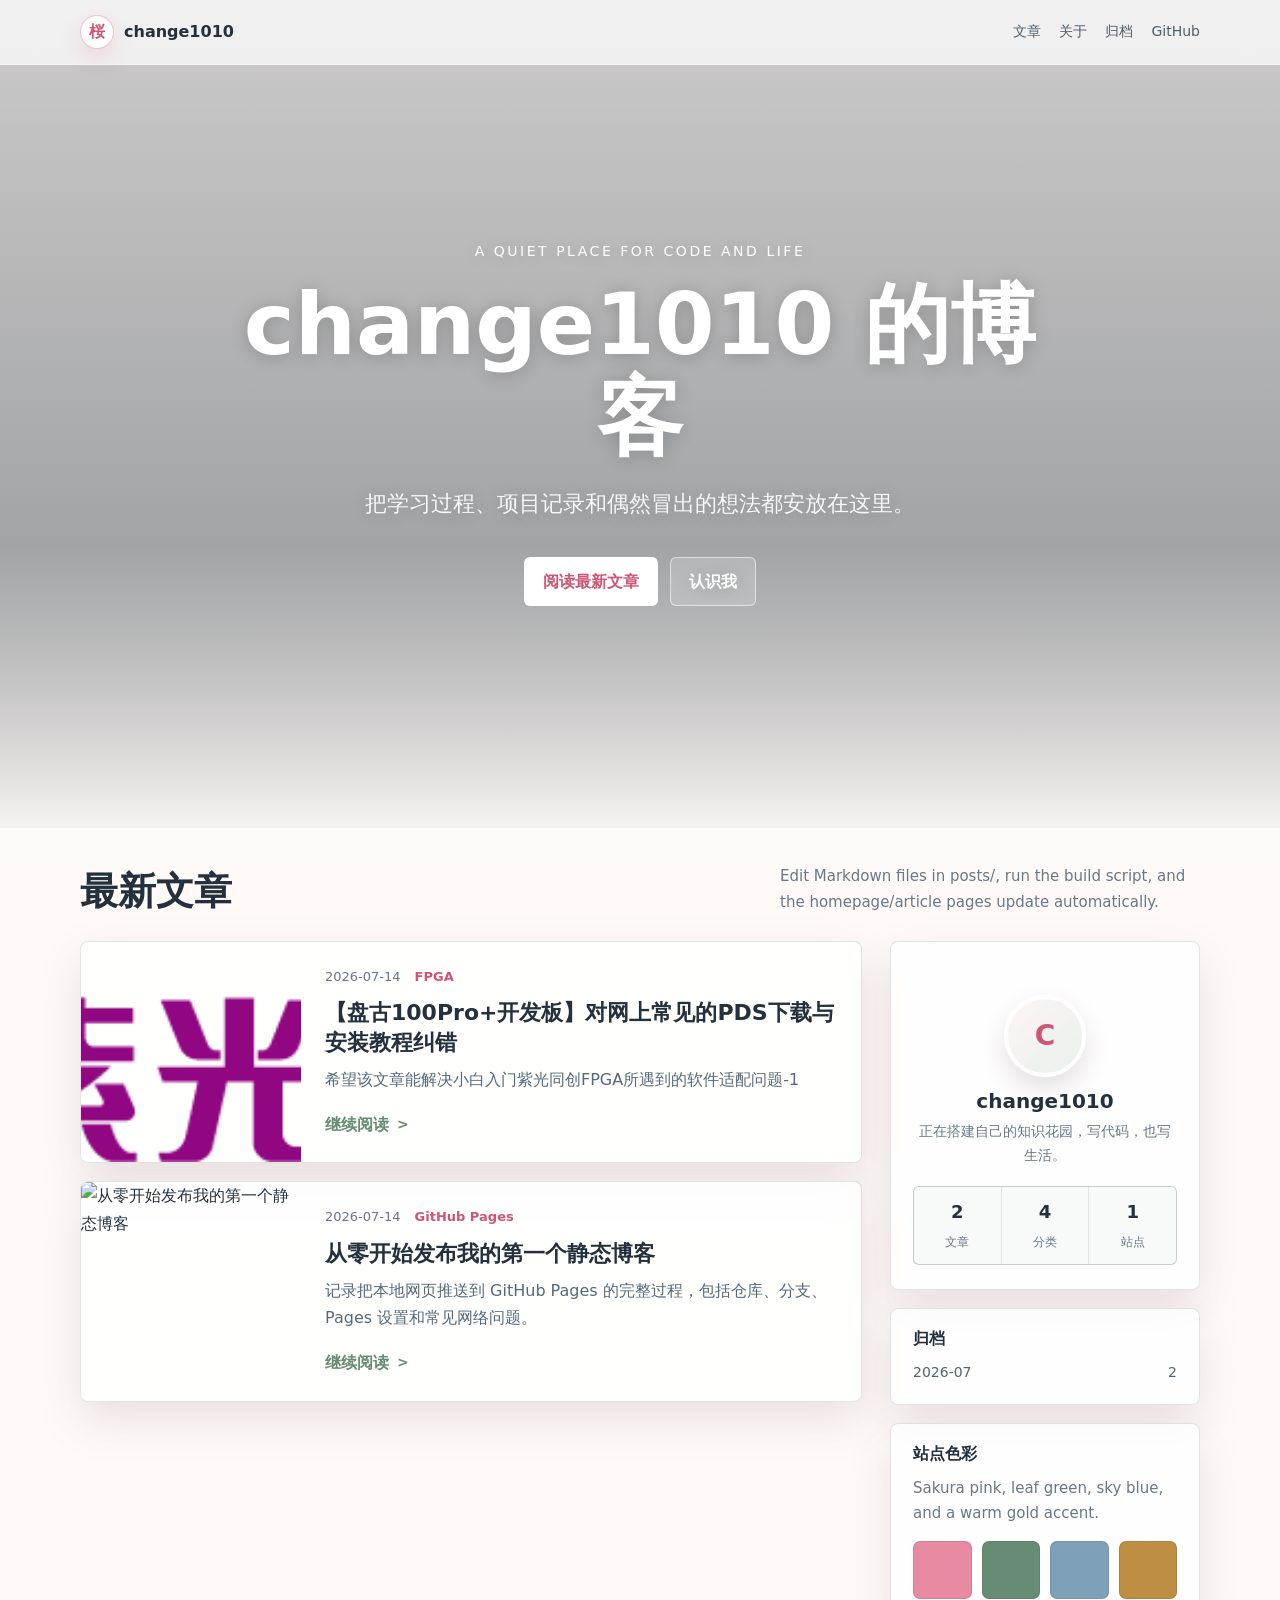
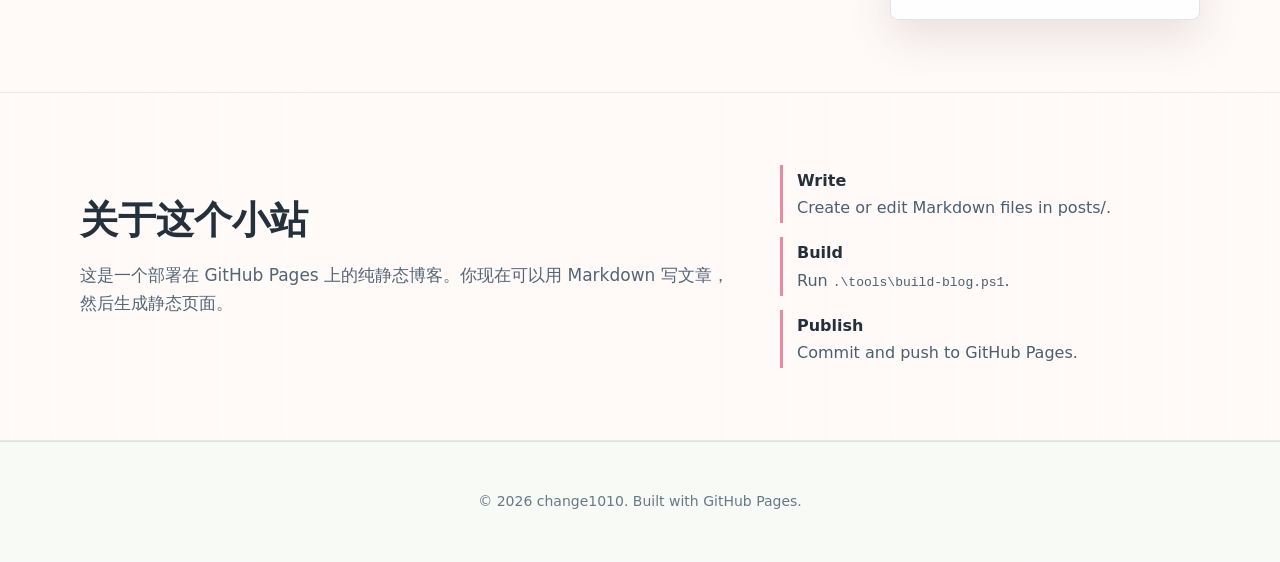
==== index.html @ c916121a "Add new post" ====
﻿<!doctype html>
<html lang="zh-CN">
<head>
  <meta charset="utf-8">
  <meta name="viewport" content="width=device-width, initial-scale=1">
  <meta name="description" content="change1010 personal blog.">
  <title>change1010 Blog</title>
  <link rel="stylesheet" href="assets/style.css">
</head>
<body>
<header class="site-header">
  <nav class="nav" aria-label="Main navigation">
    <a class="brand" href="index.html#top">
      <span class="brand-mark">&#26716;</span>
      <span>change1010</span>
    </a>
    <div class="nav-links">
      <a href="index.html#posts">&#25991;&#31456;</a>
      <a href="index.html#about">&#20851;&#20110;</a>
      <a href="index.html#archive">&#24402;&#26723;</a>
      <a href="https://github.com/change1010/change-blog">GitHub</a>
    </div>
  </nav>
</header>
  <section class="hero" id="top">
    <span class="petal"></span>
    <span class="petal"></span>
    <span class="petal"></span>
    <span class="petal"></span>
    <span class="petal"></span>
    <div class="hero-content">
      <p class="eyebrow">A quiet place for code and life</p>
      <h1>change1010 &#30340;&#21338;&#23458;</h1>
      <p class="hero-copy">&#25226;&#23398;&#20064;&#36807;&#31243;&#12289;&#39033;&#30446;&#35760;&#24405;&#21644;&#20598;&#28982;&#20882;&#20986;&#30340;&#24819;&#27861;&#37117;&#23433;&#25918;&#22312;&#36825;&#37324;&#12290;</p>
      <div class="hero-actions">
        <a class="button primary" href="#posts">&#38405;&#35835;&#26368;&#26032;&#25991;&#31456;</a>
        <a class="button" href="#about">&#35748;&#35782;&#25105;</a>
      </div>
    </div>
  </section>

  <main>
    <section class="section" id="posts">
      <div class="section-heading">
        <div>
          <h2>&#26368;&#26032;&#25991;&#31456;</h2>
        </div>
        <p class="section-note">Edit Markdown files in posts/, run the build script, and the homepage/article pages update automatically.</p>
      </div>

      <div class="layout">
        <div class="post-list">
          <article class="post-card">
            <img src="https://change1010.github.io/change-blog/image/%E5%B0%8F%E7%B4%AB%E5%B0%BA.png" alt="【盘古100Pro+开发板】对网上常见的PDS下载与安装教程纠错">
            <div class="post-body">
              <div class="meta">
                <span>2026-07-14</span>
                <span class="tag">FPGA</span>
              </div>
              <h3>【盘古100Pro+开发板】对网上常见的PDS下载与安装教程纠错</h3>
              <p>希望该文章能解决小白入门紫光同创FPGA所遇到的软件适配问题-1</p>
              <a class="read-more" href="articles/2026-07-14-PDS Install.html">&#32487;&#32493;&#38405;&#35835;</a>
            </div>
          </article>
          <article class="post-card">
            <img src="https://images.unsplash.com/photo-1515879218367-8466d910aaa4?auto=format&fit=crop&w=900&q=80" alt="从零开始发布我的第一个静态博客">
            <div class="post-body">
              <div class="meta">
                <span>2026-07-14</span>
                <span class="tag">GitHub Pages</span>
              </div>
              <h3>从零开始发布我的第一个静态博客</h3>
              <p>记录把本地网页推送到 GitHub Pages 的完整过程，包括仓库、分支、Pages 设置和常见网络问题。</p>
              <a class="read-more" href="articles/2026-07-14-github-pages.html">&#32487;&#32493;&#38405;&#35835;</a>
            </div>
          </article>
        </div>

        <aside class="sidebar" aria-label="Sidebar">
          <section class="panel profile">
            <div class="profile-cover"></div>
            <div class="profile-body">
              <div class="avatar">C</div>
              <h2>change1010</h2>
              <p>&#27491;&#22312;&#25645;&#24314;&#33258;&#24049;&#30340;&#30693;&#35782;&#33457;&#22253;&#65292;&#20889;&#20195;&#30721;&#65292;&#20063;&#20889;&#29983;&#27963;&#12290;</p>
              <div class="stats" aria-label="Blog stats">
                <div class="stat"><strong>2</strong><span>&#25991;&#31456;</span></div>
                <div class="stat"><strong>4</strong><span>&#20998;&#31867;</span></div>
                <div class="stat"><strong>1</strong><span>&#31449;&#28857;</span></div>
              </div>
            </div>
          </section>

          <section class="panel" id="archive">
            <div class="panel-body">
              <h2 class="panel-title">&#24402;&#26723;</h2>
              <ul class="archive-list">
<li><span>2026-07</span><span>2</span></li>
              </ul>
            </div>
          </section>

          <section class="panel">
            <div class="panel-body">
              <h2 class="panel-title">&#31449;&#28857;&#33394;&#24425;</h2>
              <p class="section-note">Sakura pink, leaf green, sky blue, and a warm gold accent.</p>
              <div class="mood-board" aria-hidden="true">
                <span class="swatch"></span>
                <span class="swatch"></span>
                <span class="swatch"></span>
                <span class="swatch"></span>
              </div>
            </div>
          </section>
        </aside>
      </div>
    </section>

    <section class="about-band" id="about">
      <div class="section about-content">
        <div class="about-copy">
          <h2>&#20851;&#20110;&#36825;&#20010;&#23567;&#31449;</h2>
          <p>&#36825;&#26159;&#19968;&#20010;&#37096;&#32626;&#22312; GitHub Pages &#19978;&#30340;&#32431;&#38745;&#24577;&#21338;&#23458;&#12290;&#20320;&#29616;&#22312;&#21487;&#20197;&#29992; Markdown &#20889;&#25991;&#31456;&#65292;&#28982;&#21518;&#29983;&#25104;&#38745;&#24577;&#39029;&#38754;&#12290;</p>
        </div>
        <ul class="timeline">
          <li><strong>Write</strong>Create or edit Markdown files in posts/.</li>
          <li><strong>Build</strong>Run <code>.\tools\build-blog.ps1</code>.</li>
          <li><strong>Publish</strong>Commit and push to GitHub Pages.</li>
        </ul>
      </div>
    </section>
  </main>

  <footer class="site-footer">
    <p>&copy; 2026 change1010. Built with GitHub Pages.</p>
  </footer>
</body>
</html>
---- assets/style.css ----
:root {
  color-scheme: light;
  --ink: #24313d;
  --muted: #687887;
  --paper: #fffaf8;
  --surface: rgba(255, 255, 255, 0.86);
  --line: rgba(36, 49, 61, 0.13);
  --sakura: #e78aa2;
  --sakura-strong: #cf5575;
  --leaf: #668c73;
  --sky: #7ea0b8;
  --gold: #be8f42;
  --shadow: 0 18px 45px rgba(74, 57, 62, 0.13);
  font-family: "Microsoft YaHei", "PingFang SC", "Noto Sans SC", system-ui, sans-serif;
}

* {
  box-sizing: border-box;
}

html {
  scroll-behavior: smooth;
}

body {
  margin: 0;
  color: var(--ink);
  background: linear-gradient(180deg, rgba(255, 250, 248, 0.9), rgba(247, 250, 246, 0.95)), var(--paper);
  line-height: 1.7;
}

a {
  color: inherit;
  text-decoration: none;
}

img {
  display: block;
  max-width: 100%;
}

.site-header {
  position: fixed;
  z-index: 20;
  top: 0;
  right: 0;
  left: 0;
  border-bottom: 1px solid rgba(255, 255, 255, 0.46);
  background: rgba(255, 255, 255, 0.72);
  backdrop-filter: blur(18px);
}

.nav {
  display: flex;
  align-items: center;
  justify-content: space-between;
  width: min(1120px, calc(100% - 32px));
  min-height: 64px;
  margin: 0 auto;
  gap: 20px;
}

.brand {
  display: inline-flex;
  align-items: center;
  gap: 10px;
  font-weight: 700;
}

.brand-mark {
  display: grid;
  width: 34px;
  height: 34px;
  place-items: center;
  border: 1px solid rgba(207, 85, 117, 0.35);
  border-radius: 50%;
  background: #fff;
  color: var(--sakura-strong);
  box-shadow: 0 10px 22px rgba(207, 85, 117, 0.16);
}

.nav-links {
  display: flex;
  align-items: center;
  gap: 18px;
  color: #4d5e6d;
  font-size: 14px;
  white-space: nowrap;
}

.nav-links a {
  border-bottom: 2px solid transparent;
  padding: 18px 0 16px;
}

.nav-links a:hover {
  border-color: var(--sakura);
  color: var(--sakura-strong);
}

.hero {
  position: relative;
  display: grid;
  min-height: 92vh;
  place-items: center;
  overflow: hidden;
  padding: 96px 20px 78px;
  color: #fff;
  isolation: isolate;
}

.hero::before {
  position: absolute;
  inset: 0;
  z-index: -2;
  content: "";
  background: linear-gradient(180deg, rgba(28, 37, 45, 0.22), rgba(28, 37, 45, 0.5)), url("https://images.unsplash.com/photo-1522383225653-ed111181a951?auto=format&fit=crop&w=1800&q=85") center / cover;
  transform: scale(1.02);
}

.hero::after {
  position: absolute;
  inset: auto 0 0;
  z-index: -1;
  height: 34%;
  content: "";
  background: linear-gradient(180deg, transparent, rgba(255, 250, 248, 0.92));
}

.hero-content {
  width: min(820px, 100%);
  text-align: center;
  text-shadow: 0 2px 18px rgba(0, 0, 0, 0.2);
}

.eyebrow {
  margin: 0 0 14px;
  font-size: 14px;
  letter-spacing: 0.18em;
  text-transform: uppercase;
}

h1 {
  margin: 0;
  font-size: clamp(42px, 8vw, 86px);
  font-weight: 800;
  line-height: 1.08;
}

.hero-copy {
  width: min(660px, 100%);
  margin: 22px auto 0;
  color: rgba(255, 255, 255, 0.92);
  font-size: clamp(17px, 2.5vw, 22px);
}

.hero-actions {
  display: flex;
  flex-wrap: wrap;
  justify-content: center;
  gap: 12px;
  margin-top: 34px;
}

.button {
  display: inline-flex;
  min-height: 44px;
  align-items: center;
  justify-content: center;
  border: 1px solid rgba(255, 255, 255, 0.56);
  border-radius: 6px;
  padding: 10px 18px;
  background: rgba(255, 255, 255, 0.18);
  color: #fff;
  font-weight: 700;
  backdrop-filter: blur(12px);
}

.button.primary {
  border-color: transparent;
  background: #fff;
  color: var(--sakura-strong);
  text-shadow: none;
}

.petal {
  position: absolute;
  z-index: 1;
  top: -40px;
  width: 14px;
  height: 10px;
  border-radius: 100% 0 100% 0;
  background: rgba(255, 196, 213, 0.84);
  filter: drop-shadow(0 8px 12px rgba(109, 47, 64, 0.12));
  animation: fall 13s linear infinite;
}

.petal:nth-child(1) { left: 8%; animation-delay: 0s; }
.petal:nth-child(2) { left: 22%; animation-delay: 4s; animation-duration: 16s; }
.petal:nth-child(3) { left: 43%; animation-delay: 1.4s; animation-duration: 14s; }
.petal:nth-child(4) { left: 66%; animation-delay: 6s; animation-duration: 17s; }
.petal:nth-child(5) { left: 85%; animation-delay: 2.5s; animation-duration: 15s; }

@keyframes fall {
  0% { transform: translate3d(0, -20px, 0) rotate(0deg); opacity: 0; }
  12% { opacity: 1; }
  100% { transform: translate3d(72px, 105vh, 0) rotate(360deg); opacity: 0; }
}

main {
  margin-top: -36px;
  background: linear-gradient(180deg, rgba(255, 250, 248, 0), var(--paper) 80px);
}

.section {
  width: min(1120px, calc(100% - 32px));
  margin: 0 auto;
  padding: 72px 0;
}

.section-heading {
  display: flex;
  align-items: end;
  justify-content: space-between;
  gap: 24px;
  margin-bottom: 26px;
}

h2 {
  margin: 0;
  font-size: clamp(26px, 4vw, 38px);
  line-height: 1.2;
}

.section-note {
  max-width: 420px;
  margin: 0;
  color: var(--muted);
  font-size: 15px;
}

.layout {
  display: grid;
  grid-template-columns: minmax(0, 1fr) 310px;
  gap: 28px;
  align-items: start;
}

.post-list {
  display: grid;
  gap: 18px;
}

.post-card {
  display: grid;
  grid-template-columns: 220px minmax(0, 1fr);
  overflow: hidden;
  border: 1px solid var(--line);
  border-radius: 8px;
  background: var(--surface);
  box-shadow: var(--shadow);
}

.post-card img {
  width: 100%;
  height: 100%;
  min-height: 190px;
  object-fit: cover;
}

.post-body {
  padding: 24px;
}

.meta {
  display: flex;
  flex-wrap: wrap;
  gap: 8px 14px;
  color: var(--muted);
  font-size: 13px;
}

.tag {
  color: var(--sakura-strong);
  font-weight: 700;
}

h3 {
  margin: 10px 0 9px;
  font-size: 22px;
  line-height: 1.34;
}

.post-body p {
  margin: 0 0 18px;
  color: #566979;
}

.read-more {
  display: inline-flex;
  align-items: center;
  gap: 8px;
  color: var(--leaf);
  font-weight: 700;
}

.read-more::after {
  content: ">";
  font-size: 14px;
}

.sidebar {
  display: grid;
  gap: 18px;
  position: sticky;
  top: 86px;
}

.panel {
  border: 1px solid var(--line);
  border-radius: 8px;
  background: rgba(255, 255, 255, 0.78);
  box-shadow: var(--shadow);
}

.profile {
  overflow: hidden;
}

.profile-cover {
  height: 94px;
  background: url("https://images.unsplash.com/photo-1490750967868-88aa4486c946?auto=format&fit=crop&w=900&q=80") center / cover;
}

.profile-body {
  padding: 0 22px 24px;
  text-align: center;
}

.avatar {
  display: grid;
  width: 82px;
  height: 82px;
  margin: -41px auto 12px;
  place-items: center;
  border: 4px solid #fff;
  border-radius: 50%;
  background: linear-gradient(135deg, #fff4f7, #e7f1ea);
  color: var(--sakura-strong);
  font-size: 28px;
  font-weight: 800;
  box-shadow: 0 12px 24px rgba(67, 55, 59, 0.15);
}

.profile h2 {
  margin: 0 0 7px;
  font-size: 20px;
}

.profile p {
  margin: 0;
  color: var(--muted);
  font-size: 14px;
}

.stats {
  display: grid;
  grid-template-columns: repeat(3, 1fr);
  gap: 1px;
  margin-top: 18px;
  overflow: hidden;
  border: 1px solid var(--line);
  border-radius: 6px;
  background: var(--line);
}

.stat {
  padding: 10px 6px;
  background: rgba(255, 255, 255, 0.76);
}

.stat strong {
  display: block;
  font-size: 18px;
}

.stat span {
  color: var(--muted);
  font-size: 12px;
}

.panel-body {
  padding: 20px 22px;
}

.panel-title {
  margin: 0 0 12px;
  font-size: 16px;
  font-weight: 800;
}

.archive-list,
.link-list {
  display: grid;
  gap: 10px;
  margin: 0;
  padding: 0;
  list-style: none;
  color: #526577;
  font-size: 14px;
}

.archive-list li,
.link-list a {
  display: flex;
  justify-content: space-between;
  gap: 12px;
  border-bottom: 1px dashed rgba(36, 49, 61, 0.16);
  padding-bottom: 9px;
}

.archive-list li:last-child,
.link-list a:last-child {
  border-bottom: 0;
  padding-bottom: 0;
}

.mood-board {
  display: grid;
  grid-template-columns: repeat(4, 1fr);
  gap: 10px;
  margin-top: 14px;
}

.swatch {
  aspect-ratio: 1;
  border-radius: 7px;
  border: 1px solid rgba(36, 49, 61, 0.12);
}

.swatch:nth-child(1) { background: var(--sakura); }
.swatch:nth-child(2) { background: var(--leaf); }
.swatch:nth-child(3) { background: var(--sky); }
.swatch:nth-child(4) { background: var(--gold); }

.about-band {
  background: linear-gradient(90deg, rgba(255, 250, 248, 0.96), rgba(255, 250, 248, 0.72)), url("https://images.unsplash.com/photo-1522748906645-95d8adfd52c7?auto=format&fit=crop&w=1600&q=82") center / cover;
  border-block: 1px solid rgba(36, 49, 61, 0.09);
}

.about-content {
  display: grid;
  grid-template-columns: minmax(0, 1fr) minmax(260px, 420px);
  gap: 38px;
  align-items: center;
}

.about-copy p {
  max-width: 680px;
  color: #526577;
  font-size: 17px;
}

.timeline {
  display: grid;
  gap: 14px;
  margin: 0;
  padding: 0;
  list-style: none;
}

.timeline li {
  border-left: 3px solid var(--sakura);
  padding: 2px 0 2px 14px;
  color: #4b5f70;
}

.timeline strong {
  display: block;
  color: var(--ink);
}

.article-page {
  padding-top: 92px;
}

.article-hero {
  min-height: 360px;
  margin-top: 64px;
  padding: 92px 20px 70px;
}

.article-hero::before {
  background: linear-gradient(180deg, rgba(28, 37, 45, 0.22), rgba(28, 37, 45, 0.5)), var(--cover) center / cover;
}

.article-shell {
  width: min(880px, calc(100% - 32px));
  margin: -34px auto 72px;
  border: 1px solid var(--line);
  border-radius: 8px;
  background: rgba(255, 255, 255, 0.9);
  box-shadow: var(--shadow);
}

.article-content {
  padding: clamp(24px, 5vw, 54px);
}

.article-content h1 {
  margin: 0 0 18px;
  color: var(--ink);
  font-size: clamp(32px, 6vw, 54px);
}

.article-content h2 {
  margin-top: 36px;
  margin-bottom: 12px;
  font-size: 28px;
}

.article-content h3 {
  margin-top: 28px;
}

.article-content p,
.article-content li {
  color: #526577;
  font-size: 17px;
}

.article-content code {
  border-radius: 4px;
  padding: 2px 5px;
  background: #f3ece9;
  color: #9b4964;
}

.article-content pre {
  overflow-x: auto;
  border-radius: 8px;
  padding: 16px;
  background: #22313d;
  color: #f8fbff;
}

.article-content pre code {
  padding: 0;
  background: transparent;
  color: inherit;
}

.site-footer {
  border-top: 1px solid var(--line);
  padding: 34px 20px;
  color: var(--muted);
  text-align: center;
  font-size: 14px;
}

@media (max-width: 860px) {
  .nav {
    align-items: flex-start;
    flex-direction: column;
    gap: 2px;
    padding: 12px 0;
  }

  .nav-links {
    width: 100%;
    overflow-x: auto;
    gap: 16px;
  }

  .nav-links a {
    padding: 4px 0 10px;
  }

  .hero {
    min-height: 88vh;
    padding-top: 132px;
  }

  .section-heading,
  .about-content {
    align-items: start;
    grid-template-columns: 1fr;
  }

  .layout {
    grid-template-columns: 1fr;
  }

  .sidebar {
    position: static;
  }
}

@media (max-width: 640px) {
  .section {
    width: min(100% - 24px, 1120px);
    padding: 52px 0;
  }

  .post-card {
    grid-template-columns: 1fr;
  }

  .post-card img {
    height: 190px;
    min-height: 0;
  }

  .post-body {
    padding: 20px;
  }

  .hero-actions {
    align-items: stretch;
    flex-direction: column;
  }

  .button {
    width: 100%;
  }
}
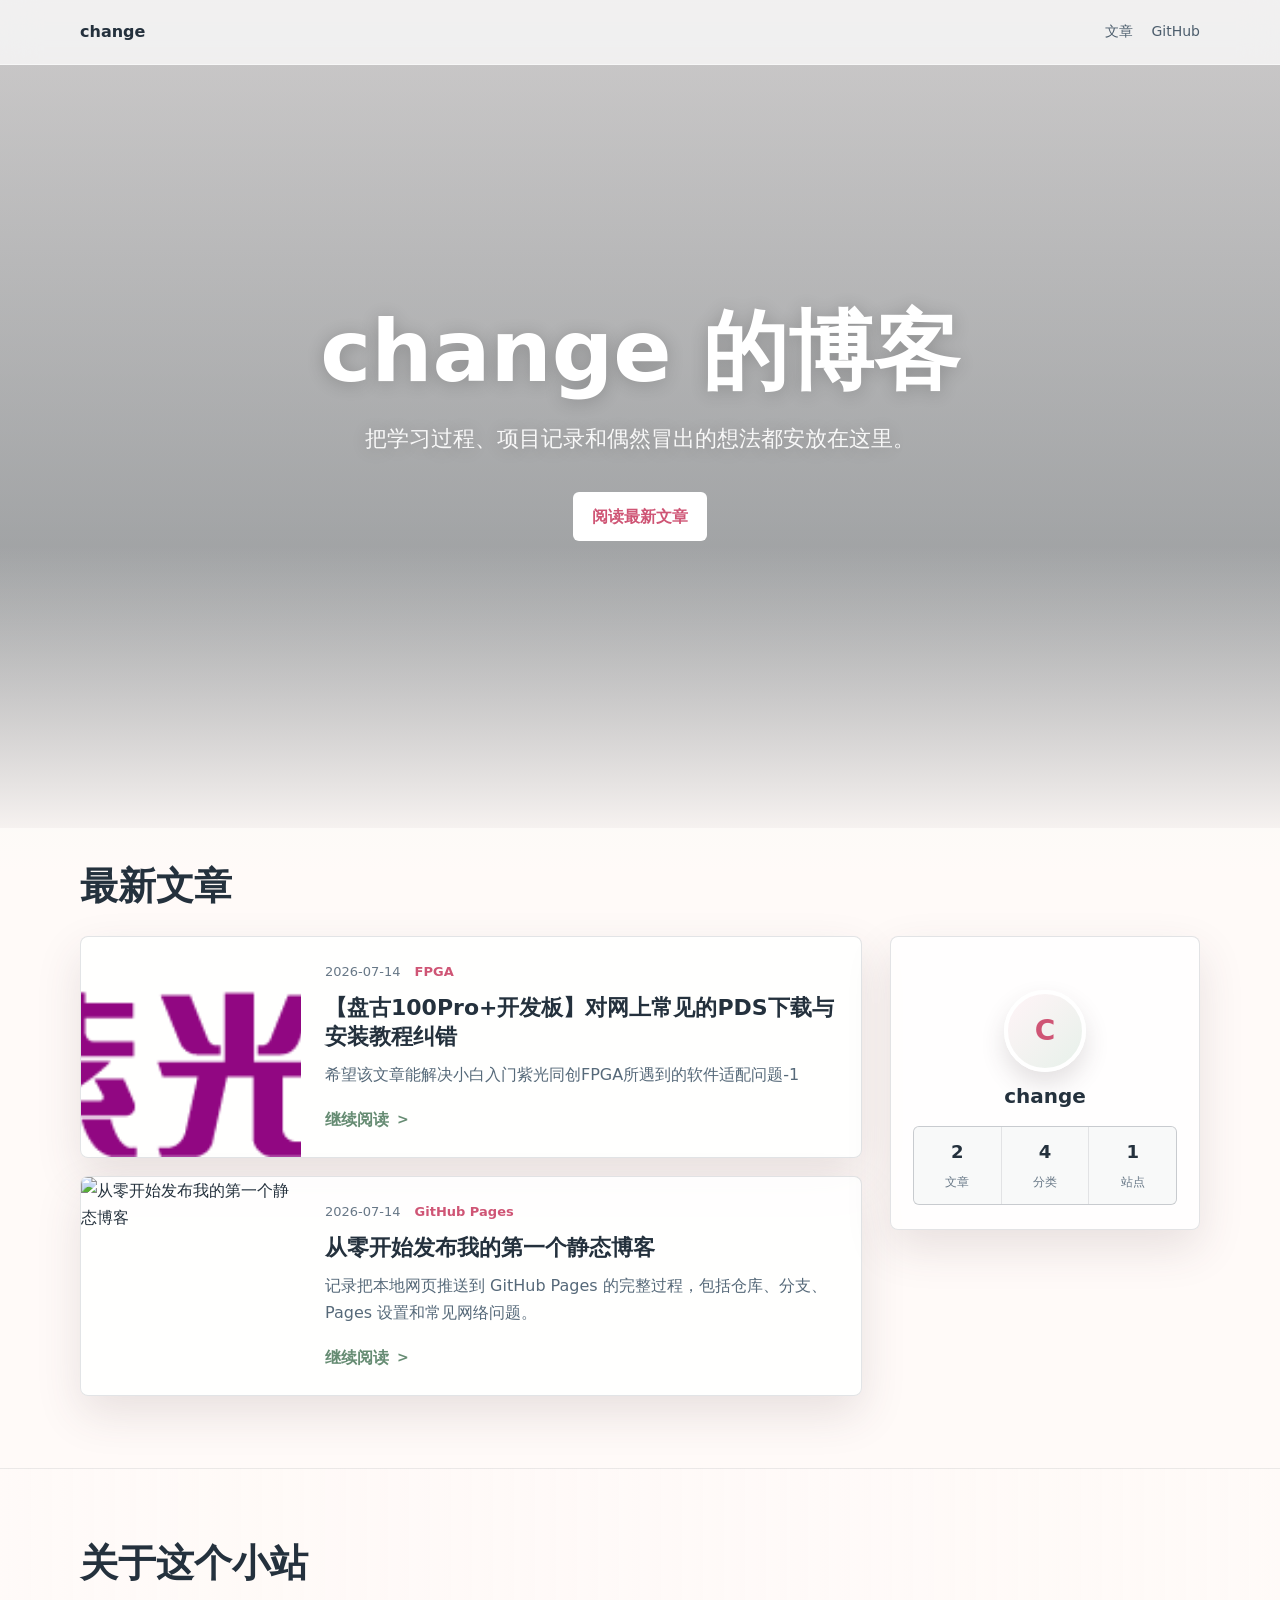
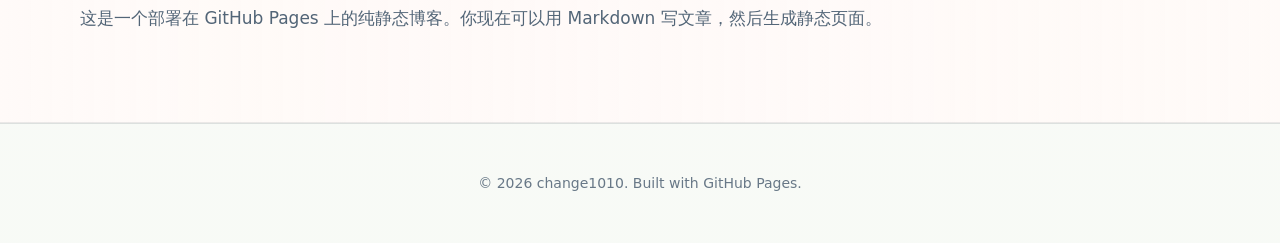
==== commit d3bc880a: "Add new post" ====
--- a/index.html
+++ b/index.html
@@ -11,13 +11,10 @@
 <header class="site-header">
   <nav class="nav" aria-label="Main navigation">
     <a class="brand" href="index.html#top">
-      <span class="brand-mark">&#26716;</span>
-      <span>change1010</span>
+      <span>change</span>
     </a>
     <div class="nav-links">
       <a href="index.html#posts">&#25991;&#31456;</a>
-      <a href="index.html#about">&#20851;&#20110;</a>
-      <a href="index.html#archive">&#24402;&#26723;</a>
       <a href="https://github.com/change1010/change-blog">GitHub</a>
     </div>
   </nav>
@@ -29,12 +26,10 @@
     <span class="petal"></span>
     <span class="petal"></span>
     <div class="hero-content">
-      <p class="eyebrow">A quiet place for code and life</p>
-      <h1>change1010 &#30340;&#21338;&#23458;</h1>
+      <h1>change &#30340;&#21338;&#23458;</h1>
       <p class="hero-copy">&#25226;&#23398;&#20064;&#36807;&#31243;&#12289;&#39033;&#30446;&#35760;&#24405;&#21644;&#20598;&#28982;&#20882;&#20986;&#30340;&#24819;&#27861;&#37117;&#23433;&#25918;&#22312;&#36825;&#37324;&#12290;</p>
       <div class="hero-actions">
         <a class="button primary" href="#posts">&#38405;&#35835;&#26368;&#26032;&#25991;&#31456;</a>
-        <a class="button" href="#about">&#35748;&#35782;&#25105;</a>
       </div>
     </div>
   </section>
@@ -45,7 +40,6 @@
         <div>
           <h2>&#26368;&#26032;&#25991;&#31456;</h2>
         </div>
-        <p class="section-note">Edit Markdown files in posts/, run the build script, and the homepage/article pages update automatically.</p>
       </div>
 
       <div class="layout">
@@ -81,34 +75,11 @@
             <div class="profile-cover"></div>
             <div class="profile-body">
               <div class="avatar">C</div>
-              <h2>change1010</h2>
-              <p>&#27491;&#22312;&#25645;&#24314;&#33258;&#24049;&#30340;&#30693;&#35782;&#33457;&#22253;&#65292;&#20889;&#20195;&#30721;&#65292;&#20063;&#20889;&#29983;&#27963;&#12290;</p>
+              <h2>change</h2>
               <div class="stats" aria-label="Blog stats">
                 <div class="stat"><strong>2</strong><span>&#25991;&#31456;</span></div>
                 <div class="stat"><strong>4</strong><span>&#20998;&#31867;</span></div>
                 <div class="stat"><strong>1</strong><span>&#31449;&#28857;</span></div>
-              </div>
-            </div>
-          </section>
-
-          <section class="panel" id="archive">
-            <div class="panel-body">
-              <h2 class="panel-title">&#24402;&#26723;</h2>
-              <ul class="archive-list">
-<li><span>2026-07</span><span>2</span></li>
-              </ul>
-            </div>
-          </section>
-
-          <section class="panel">
-            <div class="panel-body">
-              <h2 class="panel-title">&#31449;&#28857;&#33394;&#24425;</h2>
-              <p class="section-note">Sakura pink, leaf green, sky blue, and a warm gold accent.</p>
-              <div class="mood-board" aria-hidden="true">
-                <span class="swatch"></span>
-                <span class="swatch"></span>
-                <span class="swatch"></span>
-                <span class="swatch"></span>
               </div>
             </div>
           </section>
@@ -122,11 +93,6 @@
           <h2>&#20851;&#20110;&#36825;&#20010;&#23567;&#31449;</h2>
           <p>&#36825;&#26159;&#19968;&#20010;&#37096;&#32626;&#22312; GitHub Pages &#19978;&#30340;&#32431;&#38745;&#24577;&#21338;&#23458;&#12290;&#20320;&#29616;&#22312;&#21487;&#20197;&#29992; Markdown &#20889;&#25991;&#31456;&#65292;&#28982;&#21518;&#29983;&#25104;&#38745;&#24577;&#39029;&#38754;&#12290;</p>
         </div>
-        <ul class="timeline">
-          <li><strong>Write</strong>Create or edit Markdown files in posts/.</li>
-          <li><strong>Build</strong>Run <code>.\tools\build-blog.ps1</code>.</li>
-          <li><strong>Publish</strong>Commit and push to GitHub Pages.</li>
-        </ul>
       </div>
     </section>
   </main>
--- a/assets/style.css
+++ b/assets/style.css
@@ -450,13 +450,10 @@
 
 .about-content {
   display: grid;
-  grid-template-columns: minmax(0, 1fr) minmax(260px, 420px);
-  gap: 38px;
   align-items: center;
 }
 
 .about-copy p {
-  max-width: 680px;
   color: #526577;
   font-size: 17px;
 }
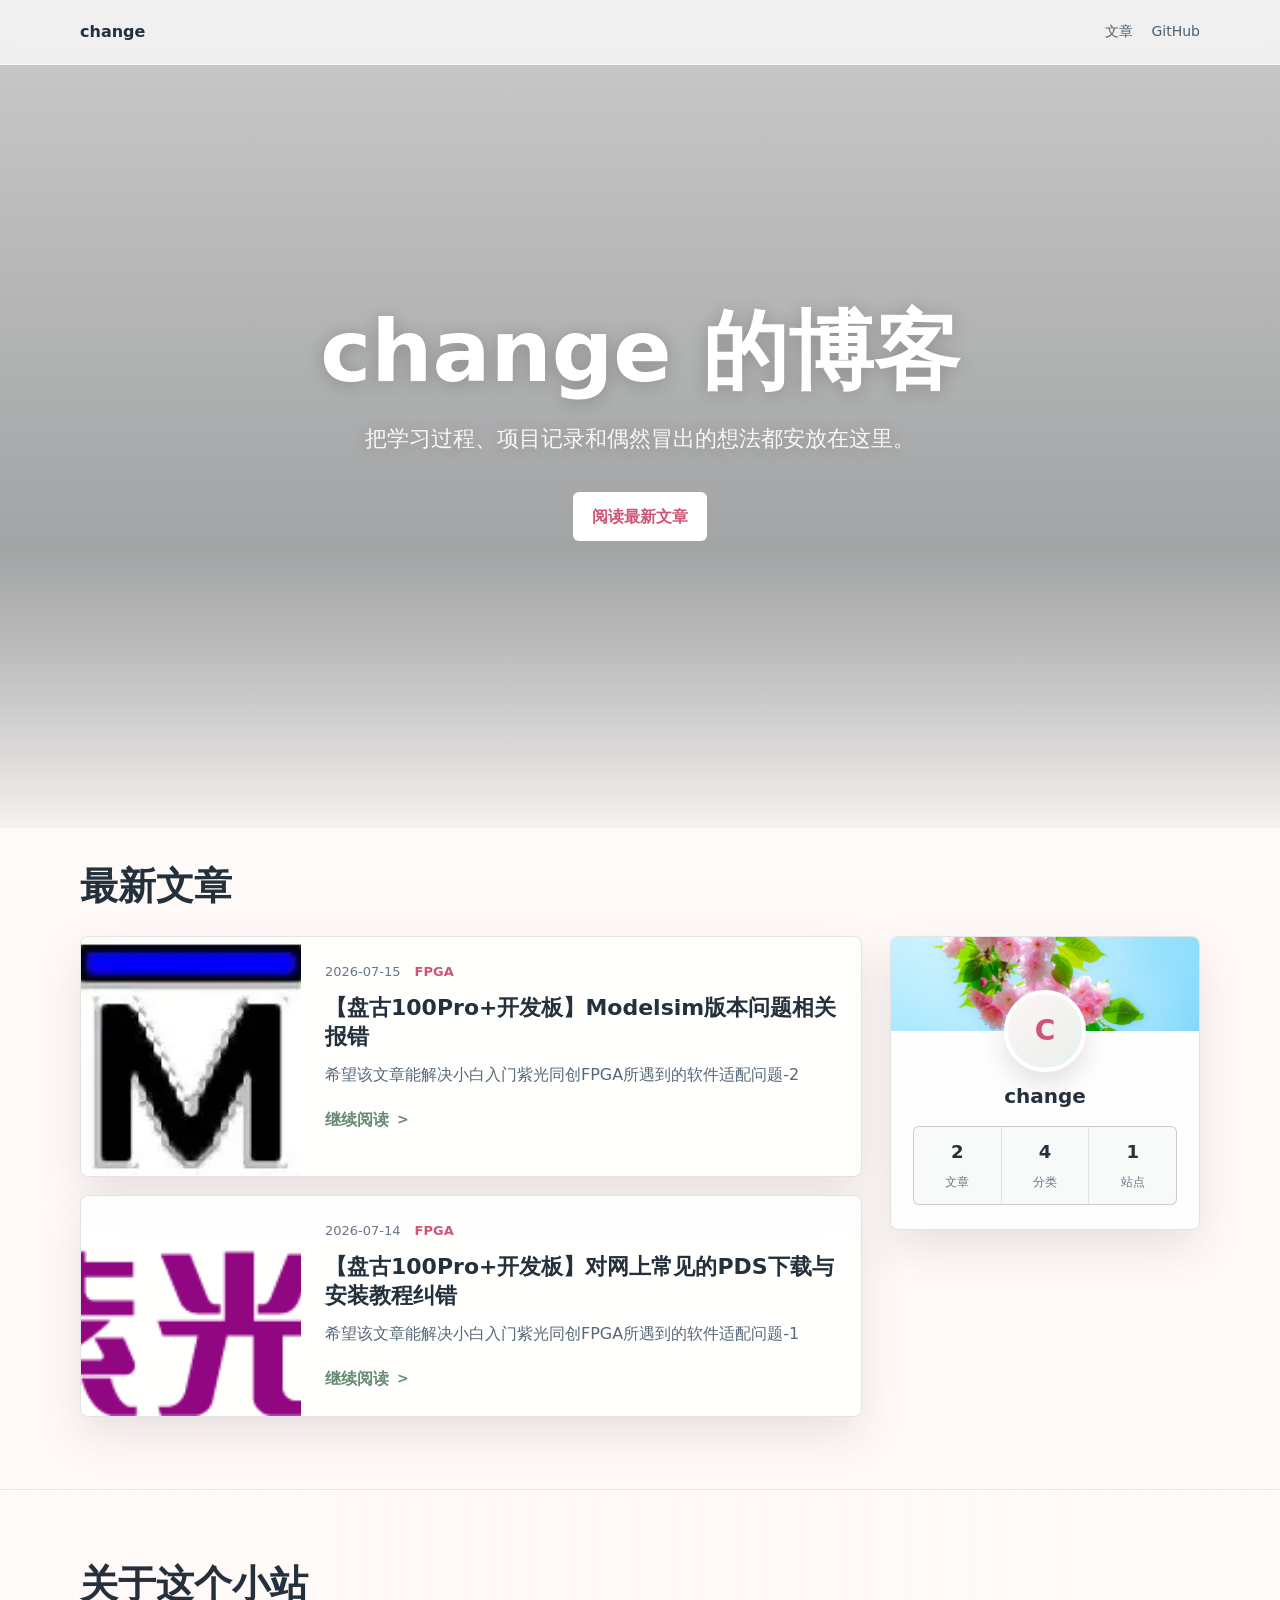
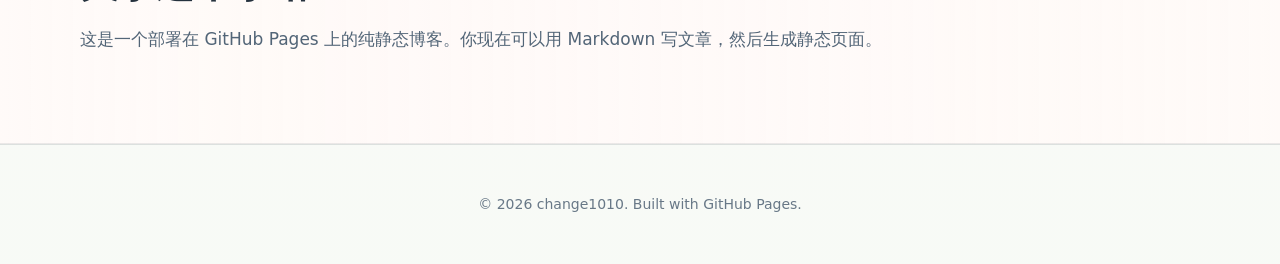
==== commit 03d6c32b: "Add new post" ====
--- a/index.html
+++ b/index.html
@@ -45,6 +45,18 @@
       <div class="layout">
         <div class="post-list">
           <article class="post-card">
+            <img src="https://change1010.github.io/change-blog/image/OIP-C.jpg" alt="【盘古100Pro+开发板】Modelsim版本问题相关报错">
+            <div class="post-body">
+              <div class="meta">
+                <span>2026-07-15</span>
+                <span class="tag">FPGA</span>
+              </div>
+              <h3>【盘古100Pro+开发板】Modelsim版本问题相关报错</h3>
+              <p>希望该文章能解决小白入门紫光同创FPGA所遇到的软件适配问题-2</p>
+              <a class="read-more" href="articles/2026-07-15-modelsim.html">&#32487;&#32493;&#38405;&#35835;</a>
+            </div>
+          </article>
+          <article class="post-card">
             <img src="https://change1010.github.io/change-blog/image/%E5%B0%8F%E7%B4%AB%E5%B0%BA.png" alt="【盘古100Pro+开发板】对网上常见的PDS下载与安装教程纠错">
             <div class="post-body">
               <div class="meta">
@@ -54,18 +66,6 @@
               <h3>【盘古100Pro+开发板】对网上常见的PDS下载与安装教程纠错</h3>
               <p>希望该文章能解决小白入门紫光同创FPGA所遇到的软件适配问题-1</p>
               <a class="read-more" href="articles/2026-07-14-PDS Install.html">&#32487;&#32493;&#38405;&#35835;</a>
-            </div>
-          </article>
-          <article class="post-card">
-            <img src="https://images.unsplash.com/photo-1515879218367-8466d910aaa4?auto=format&fit=crop&w=900&q=80" alt="从零开始发布我的第一个静态博客">
-            <div class="post-body">
-              <div class="meta">
-                <span>2026-07-14</span>
-                <span class="tag">GitHub Pages</span>
-              </div>
-              <h3>从零开始发布我的第一个静态博客</h3>
-              <p>记录把本地网页推送到 GitHub Pages 的完整过程，包括仓库、分支、Pages 设置和常见网络问题。</p>
-              <a class="read-more" href="articles/2026-07-14-github-pages.html">&#32487;&#32493;&#38405;&#35835;</a>
             </div>
           </article>
         </div>
--- a/assets/style.css
+++ b/assets/style.css
@@ -329,7 +329,7 @@
 
 .profile-cover {
   height: 94px;
-  background: url("https://images.unsplash.com/photo-1490750967868-88aa4486c946?auto=format&fit=crop&w=900&q=80") center / cover;
+  background: url("../image/DSC_0802_compressed.jpg") center / cover;
 }
 
 .profile-body {
@@ -533,6 +533,17 @@
   color: #9b4964;
 }
 
+.article-content a {
+  color: var(--sakura-strong);
+  font-weight: 700;
+  text-decoration: underline;
+  text-underline-offset: 3px;
+}
+
+.article-content a:hover {
+  color: var(--leaf);
+}
+
 .article-content pre {
   overflow-x: auto;
   border-radius: 8px;
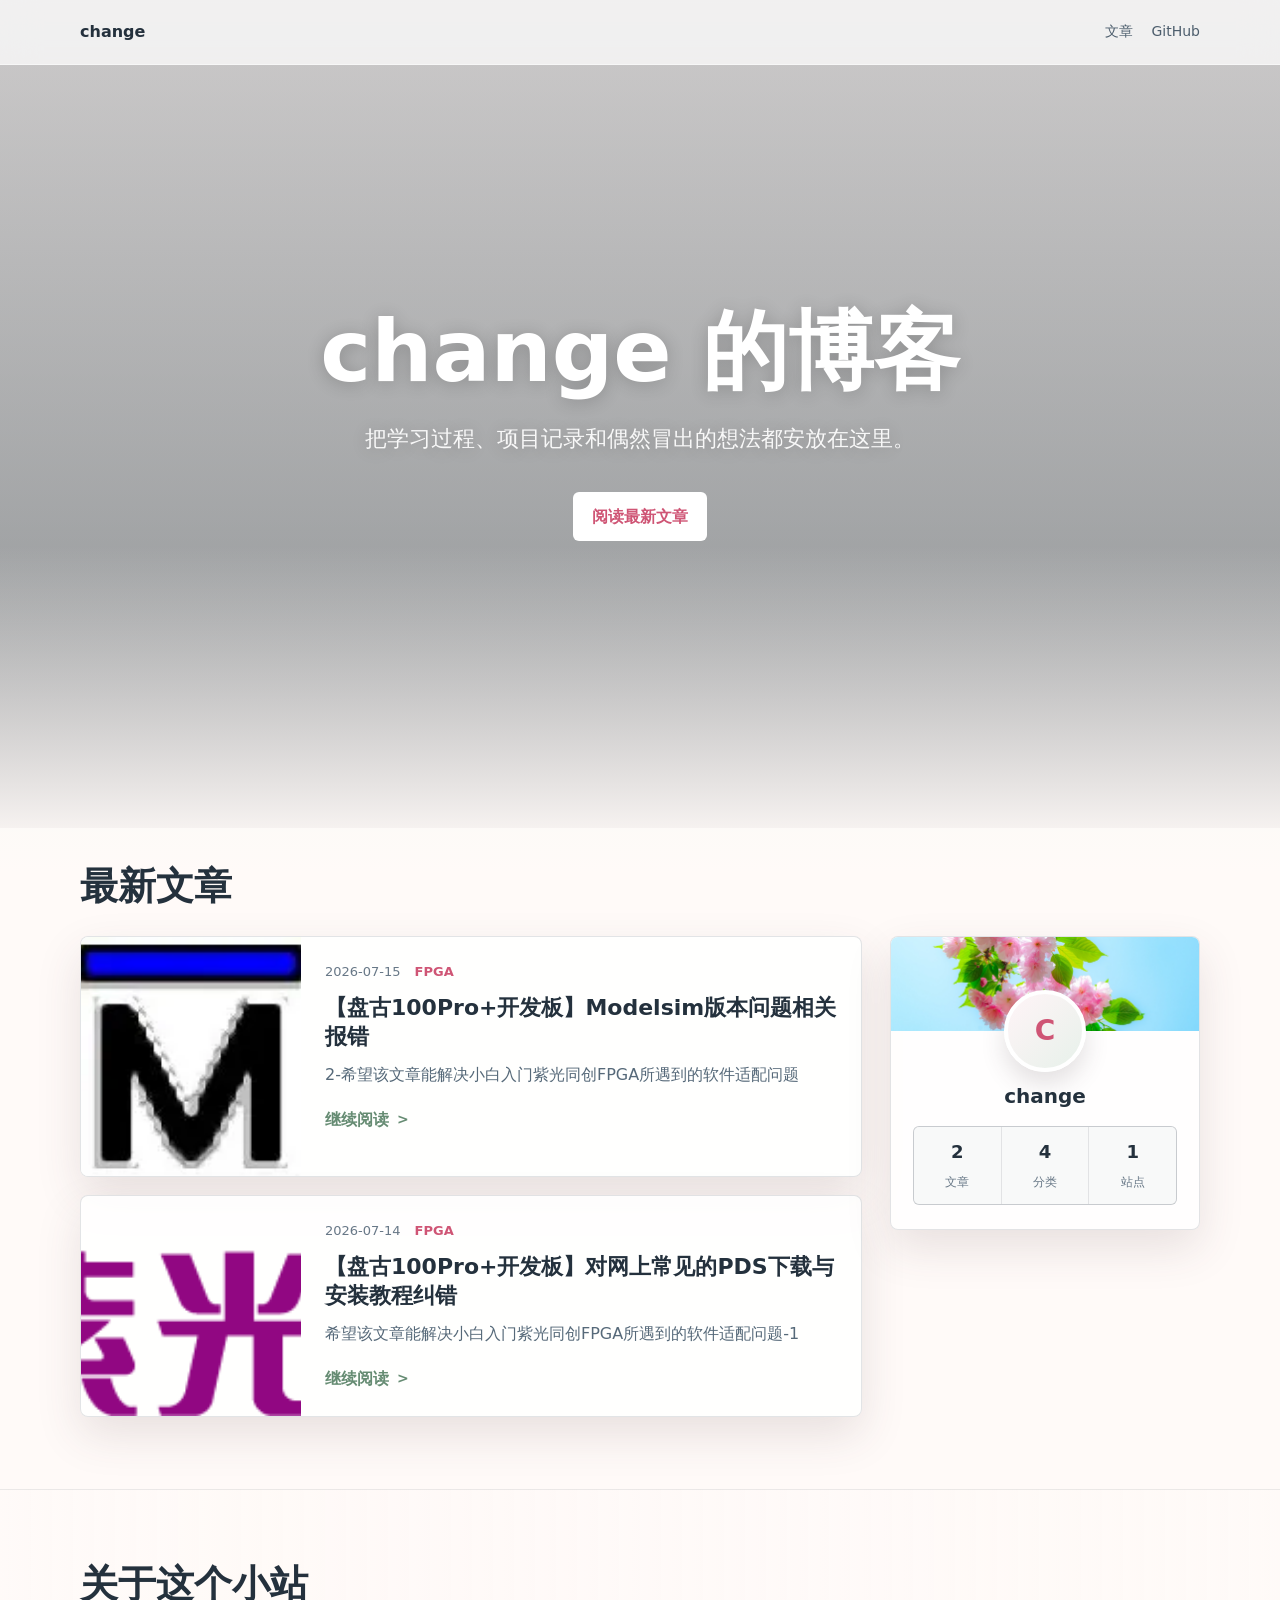
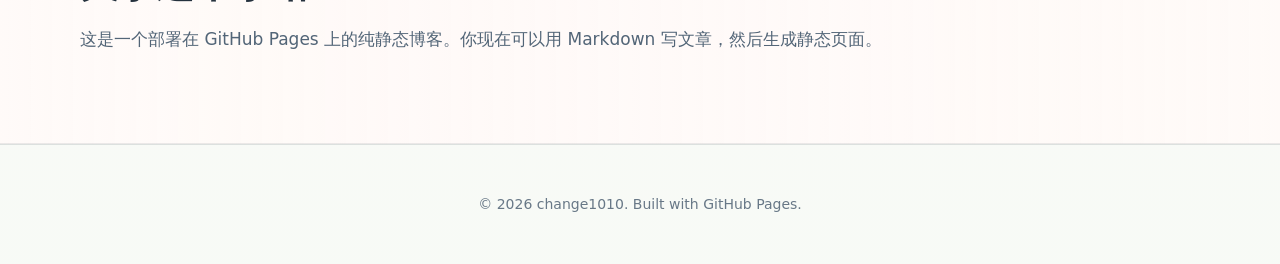
==== commit a3bacb82: "Add new post" ====
--- a/index.html
+++ b/index.html
@@ -52,7 +52,7 @@
                 <span class="tag">FPGA</span>
               </div>
               <h3>【盘古100Pro+开发板】Modelsim版本问题相关报错</h3>
-              <p>希望该文章能解决小白入门紫光同创FPGA所遇到的软件适配问题-2</p>
+              <p>2-希望该文章能解决小白入门紫光同创FPGA所遇到的软件适配问题</p>
               <a class="read-more" href="articles/2026-07-15-modelsim.html">&#32487;&#32493;&#38405;&#35835;</a>
             </div>
           </article>
--- a/assets/style.css
+++ b/assets/style.css
@@ -491,6 +491,11 @@
   background: linear-gradient(180deg, rgba(28, 37, 45, 0.22), rgba(28, 37, 45, 0.5)), var(--cover) center / cover;
 }
 
+.article-title {
+  font-size: clamp(28px, 5vw, 48px);
+  line-height: 1.18;
+}
+
 .article-shell {
   width: min(880px, calc(100% - 32px));
   margin: -34px auto 72px;
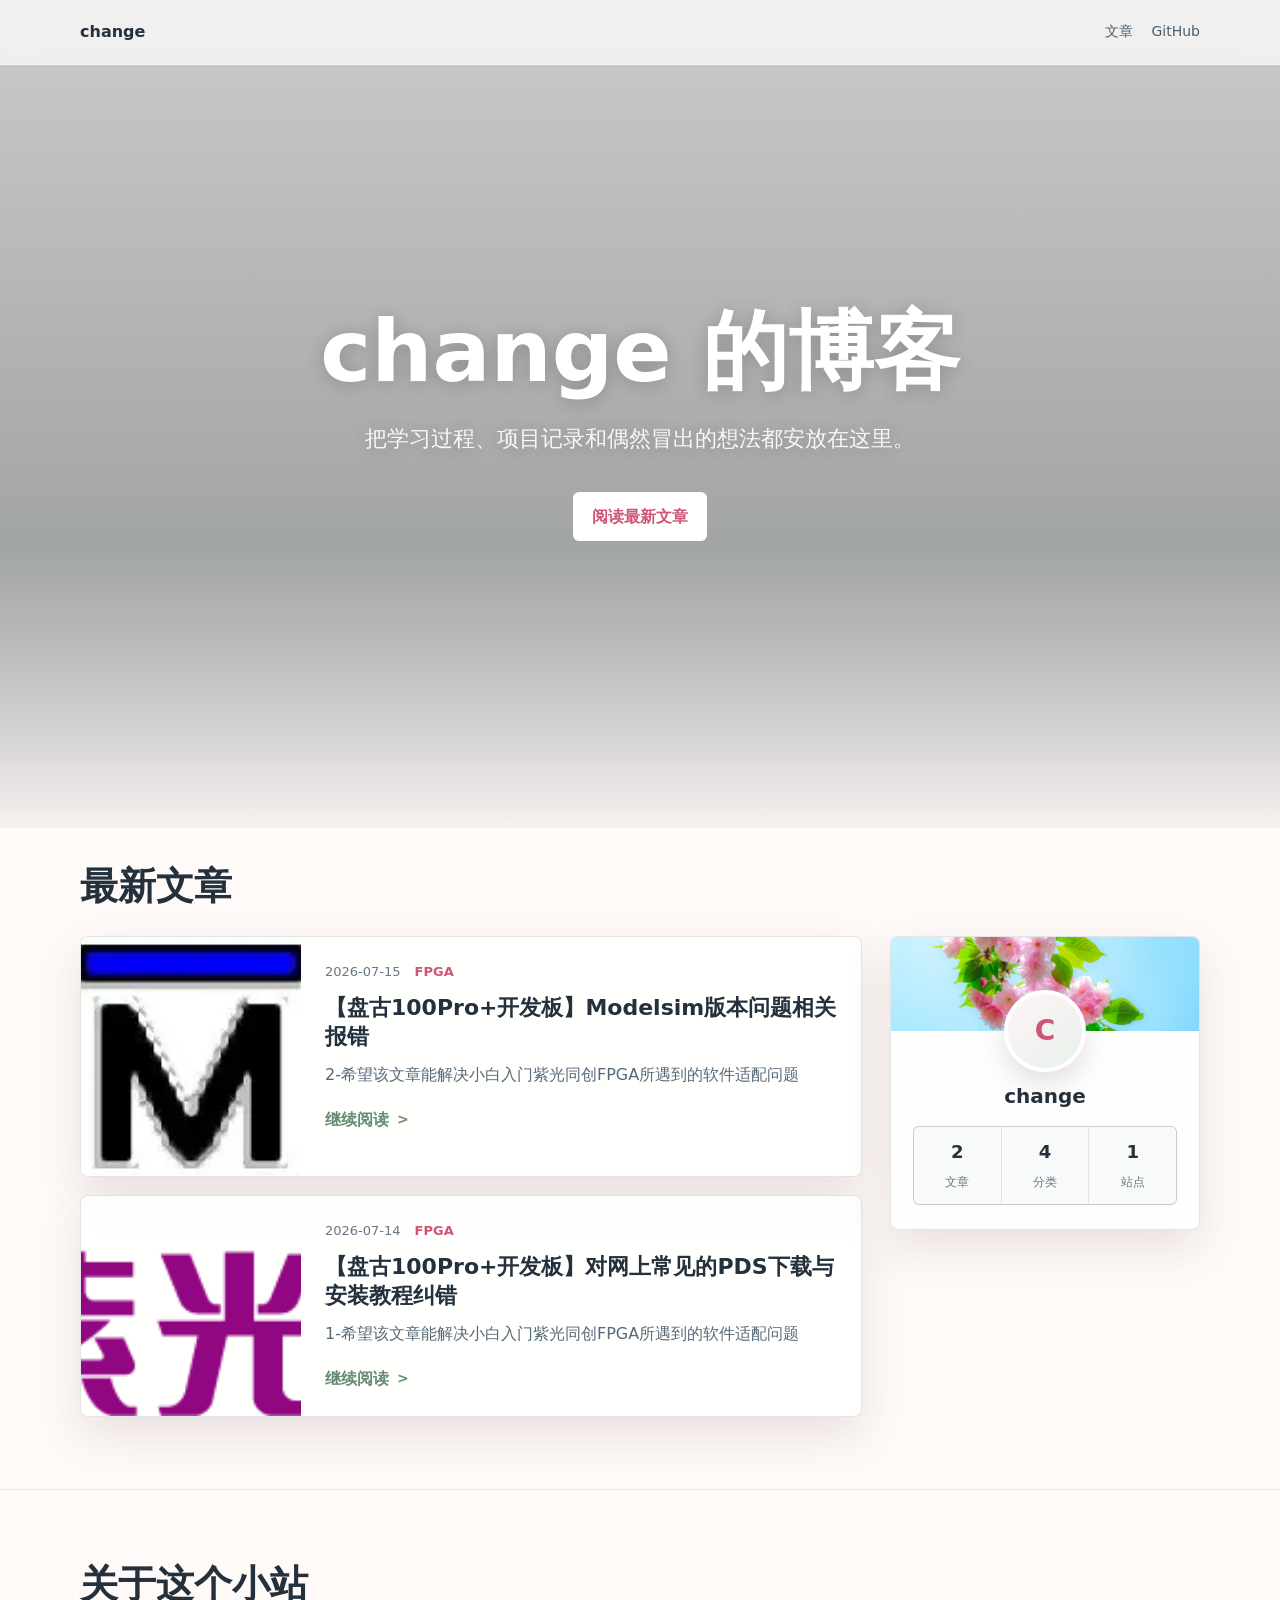
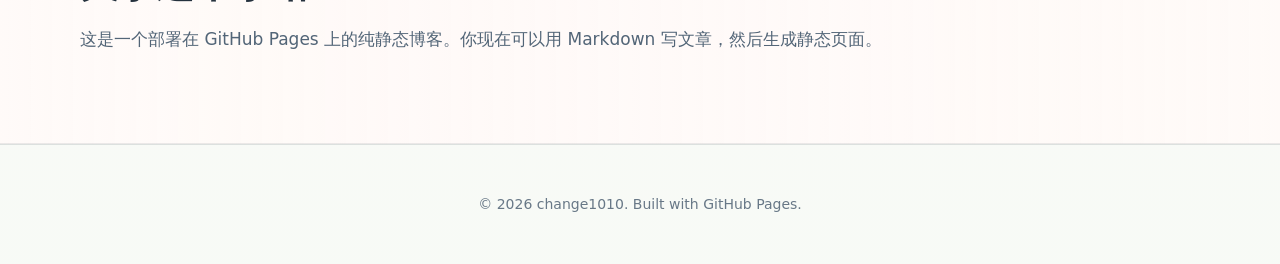
==== commit d9d77792: "Add new post" ====
--- a/index.html
+++ b/index.html
@@ -64,7 +64,7 @@
                 <span class="tag">FPGA</span>
               </div>
               <h3>【盘古100Pro+开发板】对网上常见的PDS下载与安装教程纠错</h3>
-              <p>希望该文章能解决小白入门紫光同创FPGA所遇到的软件适配问题-1</p>
+              <p>1-希望该文章能解决小白入门紫光同创FPGA所遇到的软件适配问题</p>
               <a class="read-more" href="articles/2026-07-14-PDS Install.html">&#32487;&#32493;&#38405;&#35835;</a>
             </div>
           </article>
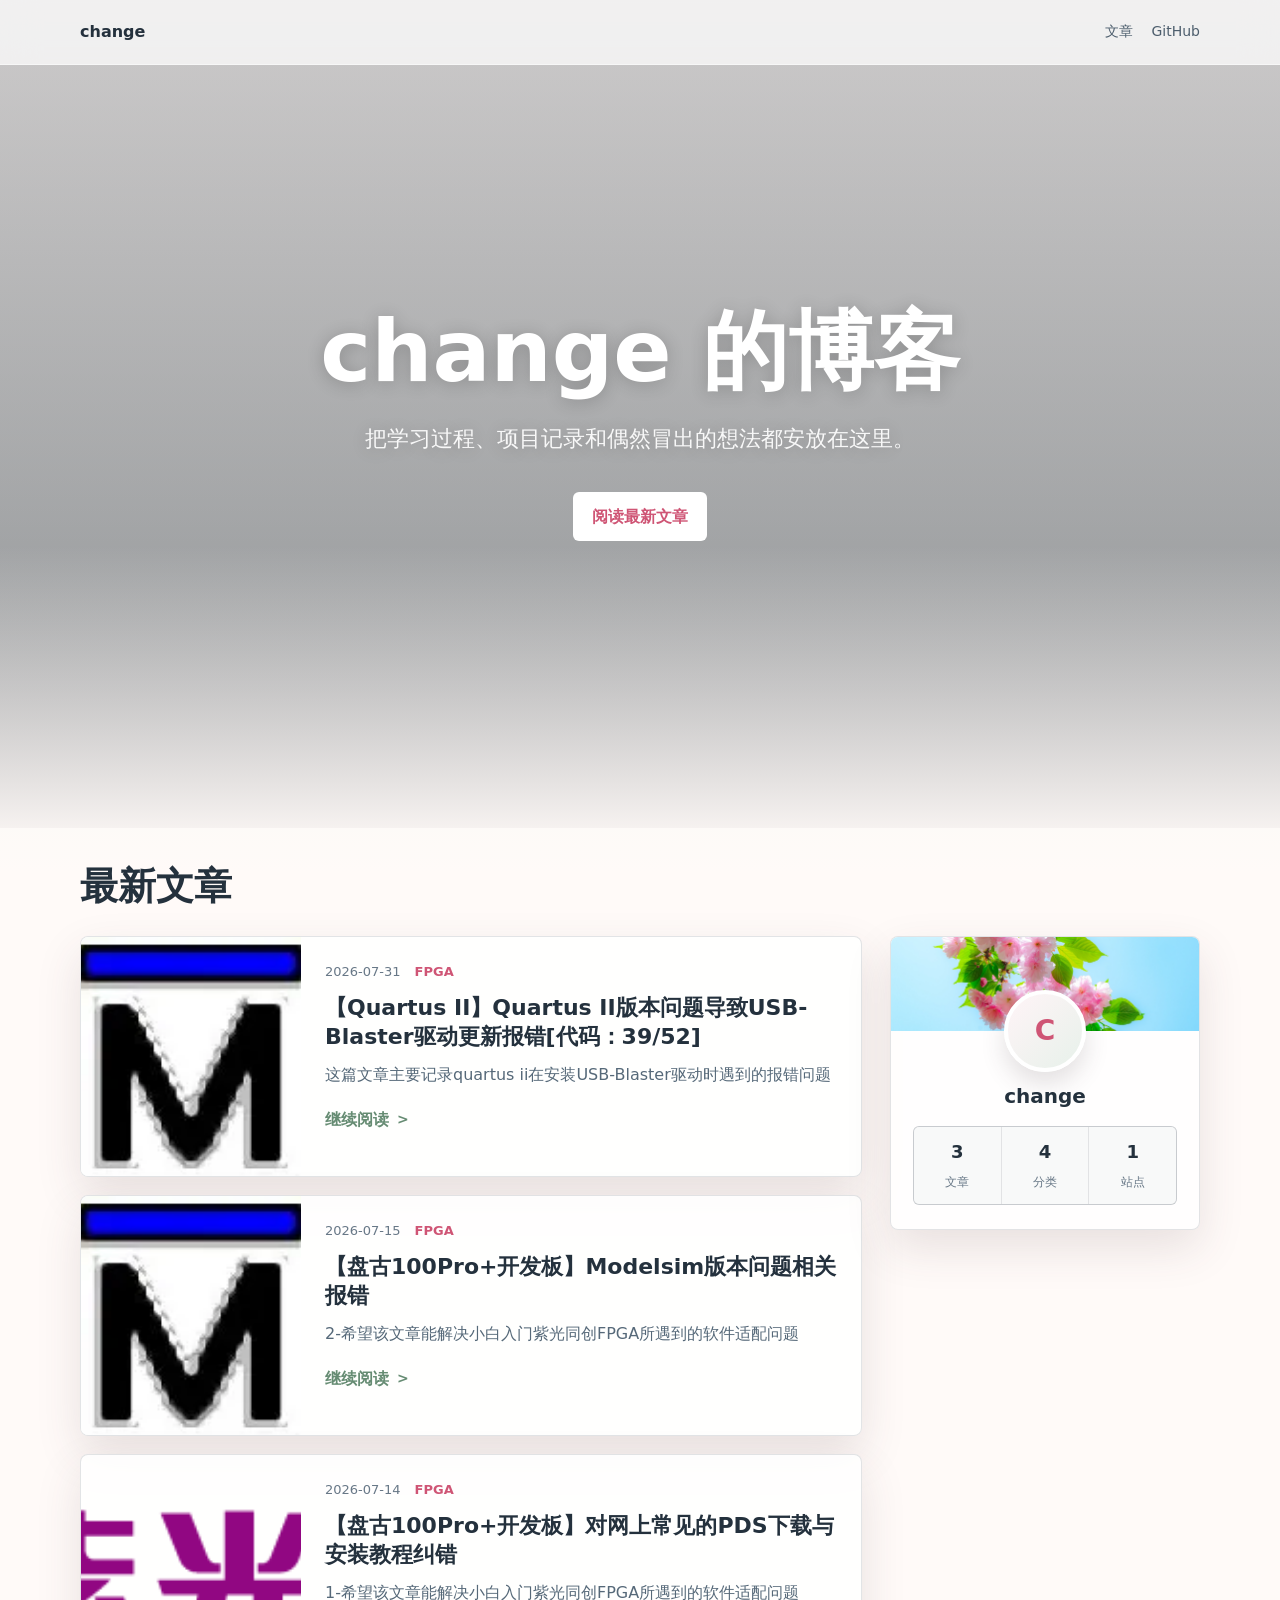
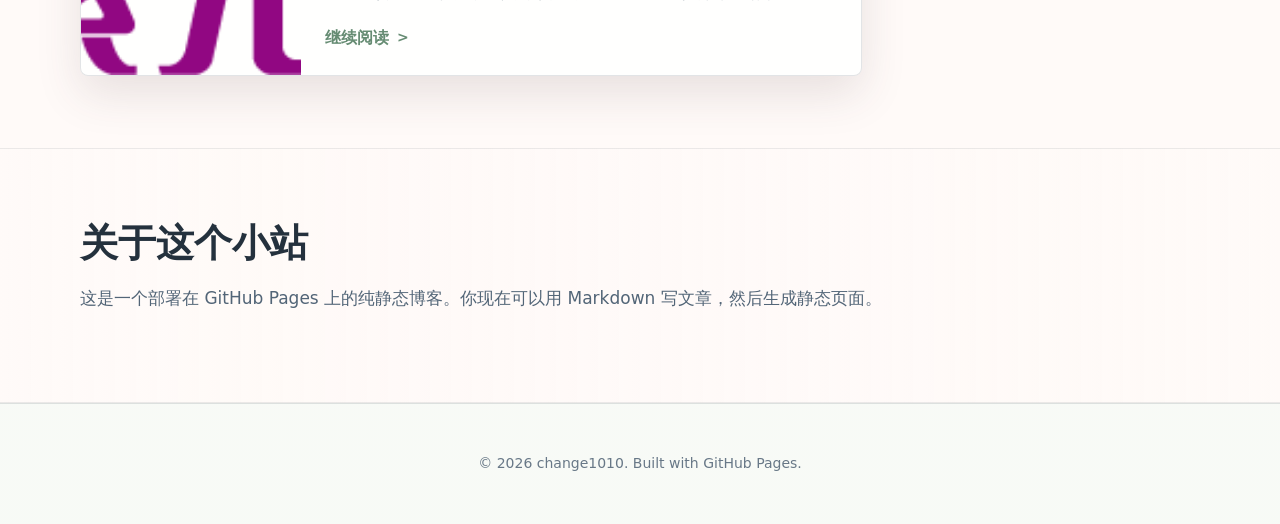
==== commit b9e8ef97: "Add new post" ====
--- a/index.html
+++ b/index.html
@@ -6,6 +6,7 @@
   <meta name="description" content="change1010 personal blog.">
   <title>change1010 Blog</title>
   <link rel="stylesheet" href="assets/style.css">
+  <link rel="icon" href="image/favicon.png" type="image/png">
 </head>
 <body>
 <header class="site-header">
@@ -45,6 +46,18 @@
       <div class="layout">
         <div class="post-list">
           <article class="post-card">
+            <img src="https://change1010.github.io/change-blog/image/OIP-C.jpg" alt="【Quartus II】Quartus II版本问题导致USB-Blaster驱动更新报错[代码：39/52]">
+            <div class="post-body">
+              <div class="meta">
+                <span>2026-07-31</span>
+                <span class="tag">FPGA</span>
+              </div>
+              <h3>【Quartus II】Quartus II版本问题导致USB-Blaster驱动更新报错[代码：39/52]</h3>
+              <p>这篇文章主要记录quartus ii在安装USB-Blaster驱动时遇到的报错问题</p>
+              <a class="read-more" href="articles/2026-07-31-quartus II.html">&#32487;&#32493;&#38405;&#35835;</a>
+            </div>
+          </article>
+          <article class="post-card">
             <img src="https://change1010.github.io/change-blog/image/OIP-C.jpg" alt="【盘古100Pro+开发板】Modelsim版本问题相关报错">
             <div class="post-body">
               <div class="meta">
@@ -77,7 +90,7 @@
               <div class="avatar">C</div>
               <h2>change</h2>
               <div class="stats" aria-label="Blog stats">
-                <div class="stat"><strong>2</strong><span>&#25991;&#31456;</span></div>
+                <div class="stat"><strong>3</strong><span>&#25991;&#31456;</span></div>
                 <div class="stat"><strong>4</strong><span>&#20998;&#31867;</span></div>
                 <div class="stat"><strong>1</strong><span>&#31449;&#28857;</span></div>
               </div>
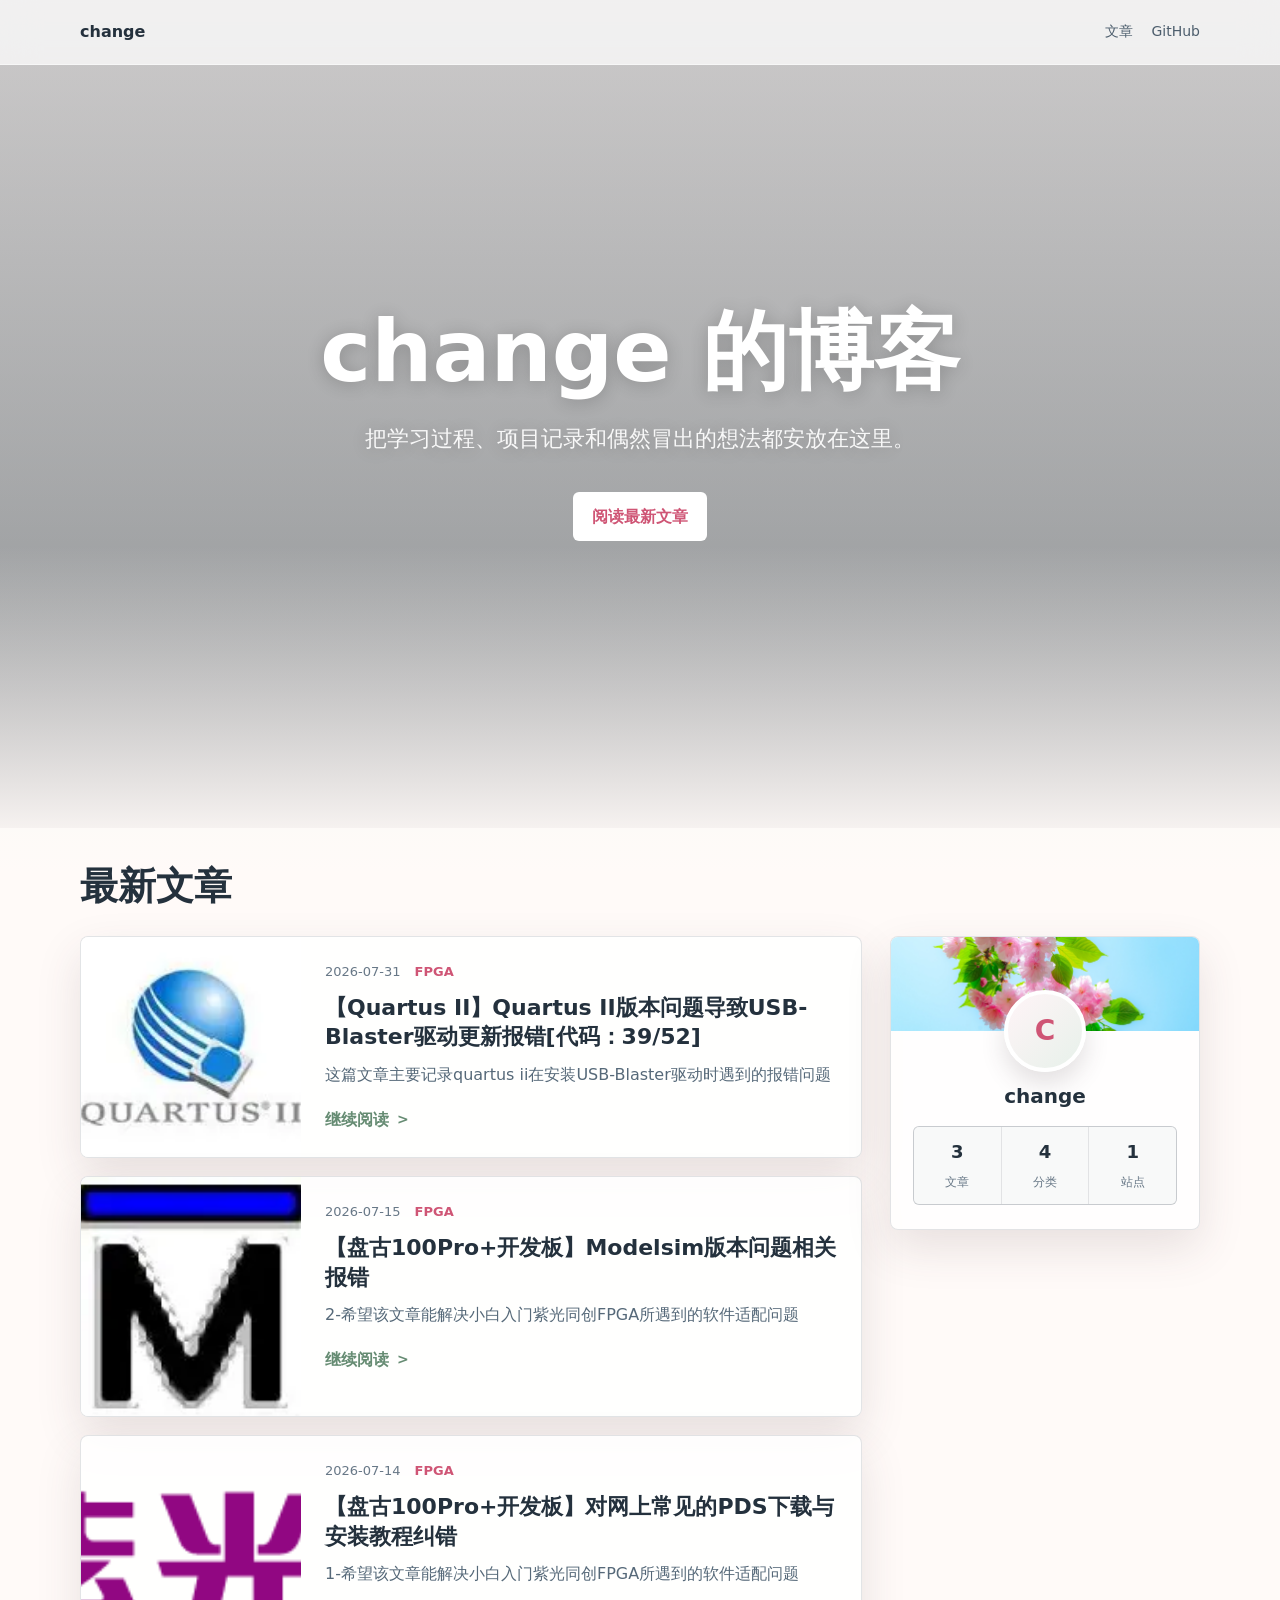
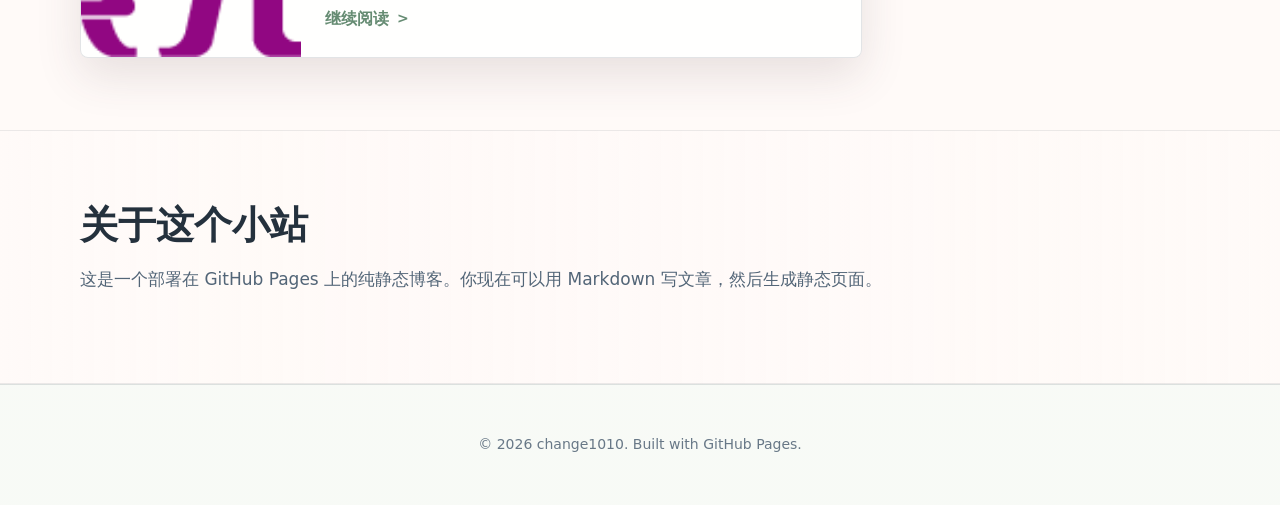
==== commit 4e098095: "Add new post" ====
--- a/index.html
+++ b/index.html
@@ -46,7 +46,7 @@
       <div class="layout">
         <div class="post-list">
           <article class="post-card">
-            <img src="https://change1010.github.io/change-blog/image/OIP-C.jpg" alt="【Quartus II】Quartus II版本问题导致USB-Blaster驱动更新报错[代码：39/52]">
+            <img src="https://change1010.github.io/change-blog/image/quartus.webp" alt="【Quartus II】Quartus II版本问题导致USB-Blaster驱动更新报错[代码：39/52]">
             <div class="post-body">
               <div class="meta">
                 <span>2026-07-31</span>
